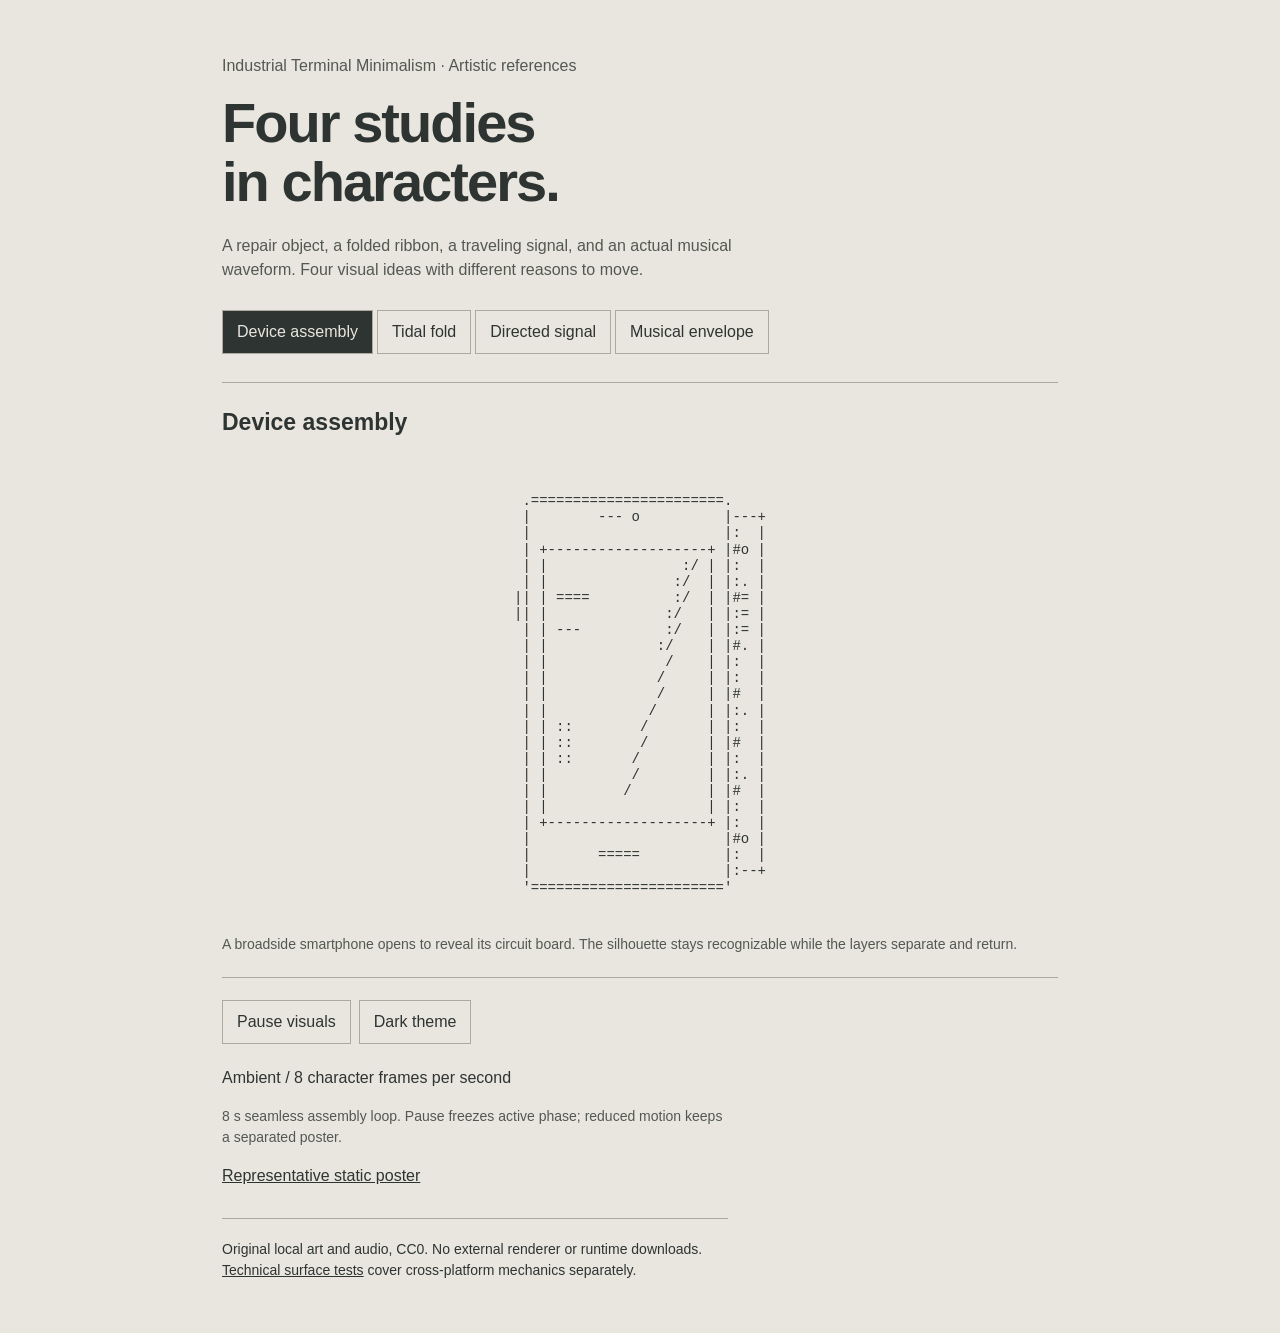
==== industrial-terminal-minimalism/examples/living-ascii/curated/index.html @ b7749ca1 "Initial release" ====
<!doctype html><html lang="en"><meta charset="utf-8"><meta name="viewport" content="width=device-width,initial-scale=1"><title>Four studies in characters</title>
<style>:root{color-scheme:light;--paper:#E9E6DF;--ink:#2E3432;--surface:#D4D0C6;--rule:#ACA99E;--muted:#535950}:root[data-theme=dark]{color-scheme:dark;--paper:#151714;--ink:#DCD6C5;--surface:#242722;--rule:#4D5147;--muted:#ABA999}*{box-sizing:border-box}body{margin:0;background:var(--paper);color:var(--ink);font:16px/1.5 'Segoe UI',Arial,sans-serif}main{max-width:900px;margin:auto;padding:38px 32px}h1{font-size:clamp(34px,5.8vw,56px);line-height:1.05;letter-spacing:-.035em;margin:12px 0 22px}h2{font-size:23px;margin:0}p{max-width:65ch}.intro{color:var(--muted)}nav{display:flex;gap:4px;flex-wrap:wrap;margin:28px 0}button,a{color:inherit}button{font:inherit;min-height:44px;padding:8px 14px;background:transparent;border:1px solid var(--rule)}button[aria-pressed=true]{background:var(--ink);color:var(--paper)}button:focus-visible,a:focus-visible{outline:2px solid var(--ink);outline-offset:4px}figure{margin:0;border-top:1px solid var(--rule);border-bottom:1px solid var(--rule);padding:22px 0}pre{font:400 clamp(8.5px,1.5vw,14px)/1.15 'Departure Mono',Consolas,'Liberation Mono',monospace;white-space:pre;font-variant-ligatures:none;font-synthesis:none;letter-spacing:0;overflow:hidden;width:max-content;max-width:100%;min-height:400px;margin:22px auto}figcaption{color:var(--muted);font-size:14px}.controls{display:flex;gap:8px;flex-wrap:wrap;margin:22px 0}.meta{color:var(--muted);font-size:14px}.footer{border-top:1px solid var(--rule);padding-top:20px;margin-top:30px;font-size:14px}@media(max-width:600px){main{padding:24px 20px}pre{min-height:300px}nav button{flex:1 1 44%;padding:8px}button{font-size:14px}}</style>
<main><p class="intro">Industrial Terminal Minimalism · Artistic references</p><h1>Four studies<br>in characters.</h1><p class="intro">A repair object, a folded ribbon, a traveling signal, and an actual musical waveform. Four visual ideas with different reasons to move.</p>
<nav aria-label="Art study"><button data-mode="phone" aria-pressed="true">Device assembly</button><button data-mode="ribbon" aria-pressed="false">Tidal fold</button><button data-mode="directed" aria-pressed="false">Directed signal</button><button data-mode="audio" aria-pressed="false">Musical envelope</button></nav>
<figure><h2 id="title">Device assembly</h2><pre id="art" aria-hidden="true"></pre><figcaption id="purpose"></figcaption></figure>
<div class="controls"><button id="pause" aria-pressed="false">Pause visuals</button><button id="play" hidden>Play audio study</button><button id="theme">Dark theme</button></div><p id="status" role="status"></p><p class="meta" id="lifecycle"></p><p><a id="poster" href="phone-poster.png">Representative static poster</a></p><audio id="audio" preload="metadata" src="audio-study.wav"></audio>
<p class="footer">Original local art and audio, CC0. No external renderer or runtime downloads. <a href="../index.html">Technical surface tests</a> cover cross-platform mechanics separately.</p></main>
<script type="module" src="gallery.mjs"></script></html>
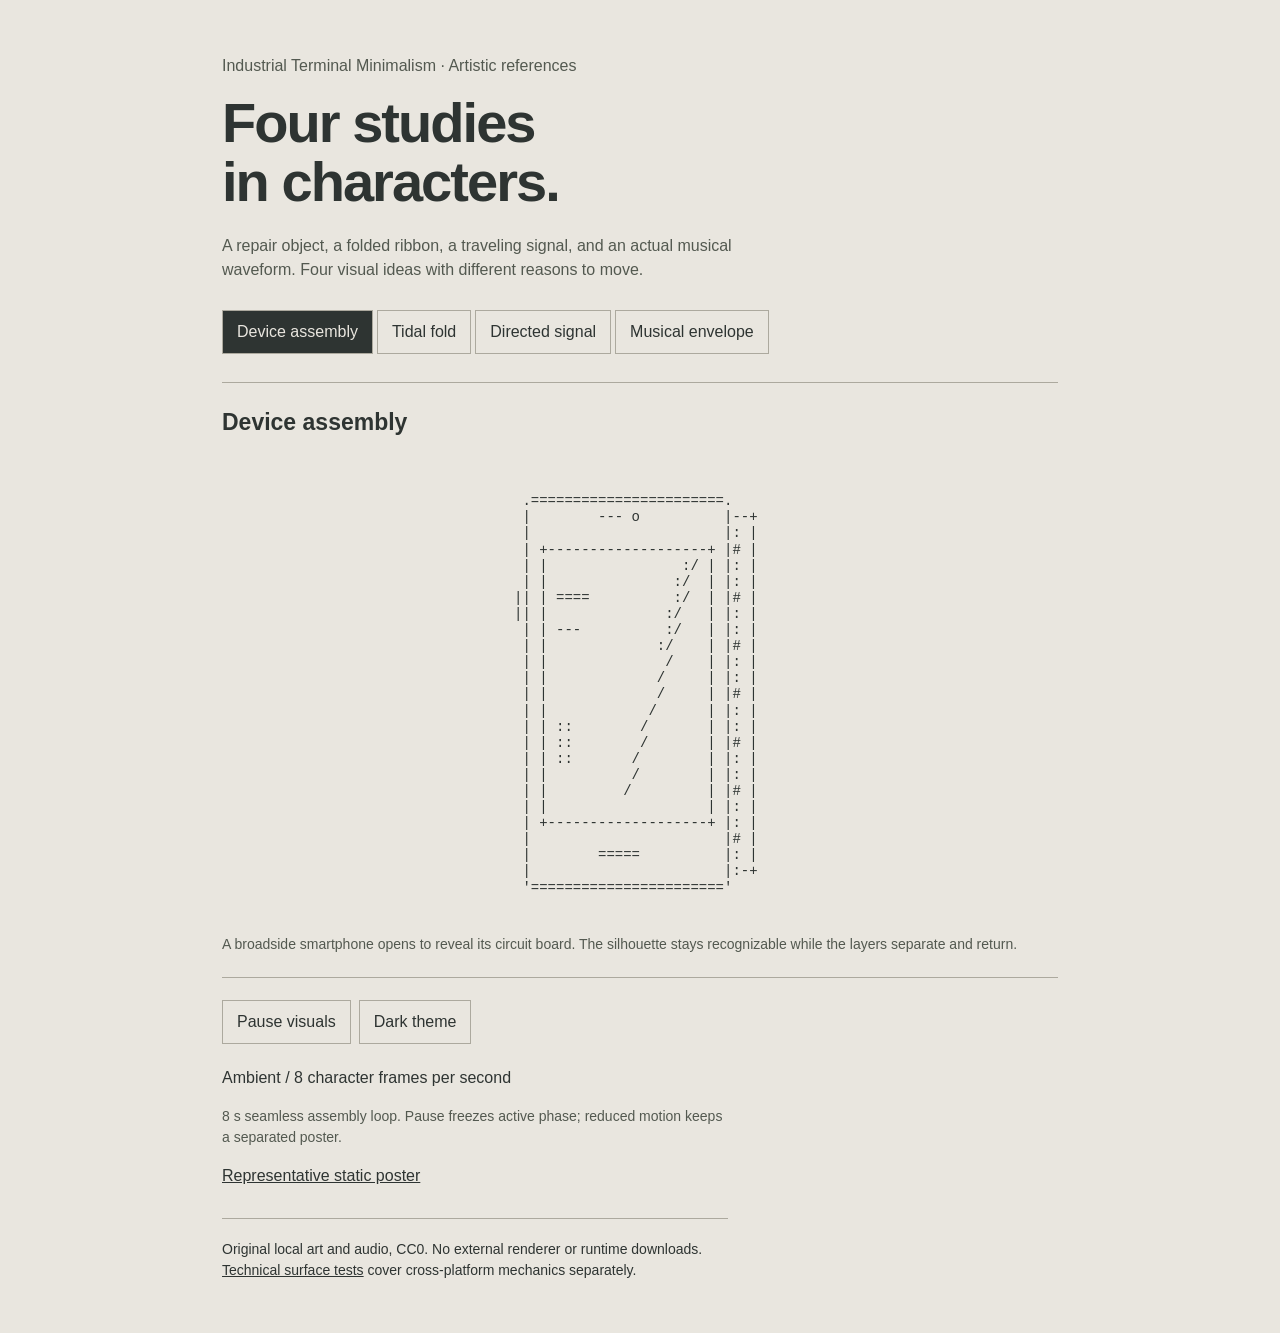
==== commit 059ac7c9: "Merge v1.1.0" ====
--- a/industrial-terminal-minimalism/examples/living-ascii/curated/index.html
+++ b/industrial-terminal-minimalism/examples/living-ascii/curated/index.html
@@ -1,4 +1,5 @@
-<!doctype html><html lang="en"><meta charset="utf-8"><meta name="viewport" content="width=device-width,initial-scale=1"><title>Four studies in characters</title>
+<!doctype html>
+<!-- SPDX-License-Identifier: CC0-1.0 --><html lang="en"><meta charset="utf-8"><meta name="viewport" content="width=device-width,initial-scale=1"><title>Four studies in characters</title>
 <style>:root{color-scheme:light;--paper:#E9E6DF;--ink:#2E3432;--surface:#D4D0C6;--rule:#ACA99E;--muted:#535950}:root[data-theme=dark]{color-scheme:dark;--paper:#151714;--ink:#DCD6C5;--surface:#242722;--rule:#4D5147;--muted:#ABA999}*{box-sizing:border-box}body{margin:0;background:var(--paper);color:var(--ink);font:16px/1.5 'Segoe UI',Arial,sans-serif}main{max-width:900px;margin:auto;padding:38px 32px}h1{font-size:clamp(34px,5.8vw,56px);line-height:1.05;letter-spacing:-.035em;margin:12px 0 22px}h2{font-size:23px;margin:0}p{max-width:65ch}.intro{color:var(--muted)}nav{display:flex;gap:4px;flex-wrap:wrap;margin:28px 0}button,a{color:inherit}button{font:inherit;min-height:44px;padding:8px 14px;background:transparent;border:1px solid var(--rule)}button[aria-pressed=true]{background:var(--ink);color:var(--paper)}button:focus-visible,a:focus-visible{outline:2px solid var(--ink);outline-offset:4px}figure{margin:0;border-top:1px solid var(--rule);border-bottom:1px solid var(--rule);padding:22px 0}pre{font:400 clamp(8.5px,1.5vw,14px)/1.15 'Departure Mono',Consolas,'Liberation Mono',monospace;white-space:pre;font-variant-ligatures:none;font-synthesis:none;letter-spacing:0;overflow:hidden;width:max-content;max-width:100%;min-height:400px;margin:22px auto}figcaption{color:var(--muted);font-size:14px}.controls{display:flex;gap:8px;flex-wrap:wrap;margin:22px 0}.meta{color:var(--muted);font-size:14px}.footer{border-top:1px solid var(--rule);padding-top:20px;margin-top:30px;font-size:14px}@media(max-width:600px){main{padding:24px 20px}pre{min-height:300px}nav button{flex:1 1 44%;padding:8px}button{font-size:14px}}</style>
 <main><p class="intro">Industrial Terminal Minimalism · Artistic references</p><h1>Four studies<br>in characters.</h1><p class="intro">A repair object, a folded ribbon, a traveling signal, and an actual musical waveform. Four visual ideas with different reasons to move.</p>
 <nav aria-label="Art study"><button data-mode="phone" aria-pressed="true">Device assembly</button><button data-mode="ribbon" aria-pressed="false">Tidal fold</button><button data-mode="directed" aria-pressed="false">Directed signal</button><button data-mode="audio" aria-pressed="false">Musical envelope</button></nav>
